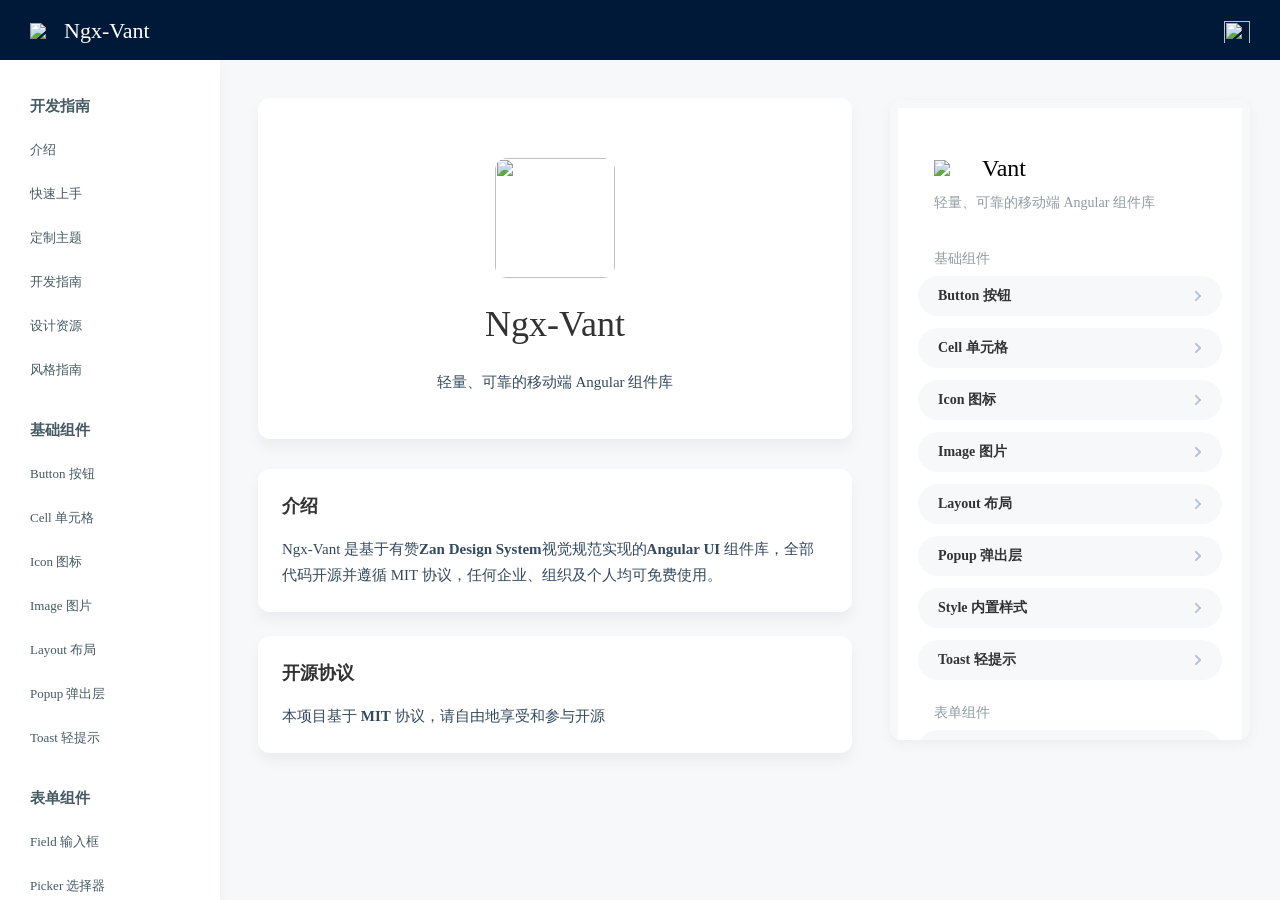
==== index.html @ 72a85b11 "new" ====
<!DOCTYPE html><html lang="en"><head>
        <meta charset="utf-8">
        <title>Ngx-Vant</title>
        <base href="/">
        <meta name="viewport" content="width=device-width, initial-scale=1">
        <link rel="icon" type="image/png" href="https://img.yzcdn.cn/vant/logo.png">
    <style>body{background:#f7f8fa;}</style><link rel="stylesheet" href="styles.e2c713ce067a12ebf7b7.css" media="print" onload="this.media='all'"><noscript><link rel="stylesheet" href="styles.e2c713ce067a12ebf7b7.css"></noscript></head>
    <body>
        <app-root></app-root>
    <script src="runtime.723e8c97792a7a75c17d.js" defer></script><script src="polyfills.6806331374a95b535dc4.js" defer></script><script src="main.6397f042155fae939e28.js" defer></script>

</body></html>
---- styles.e2c713ce067a12ebf7b7.css ----
.van-button{position:relative;display:inline-block;box-sizing:border-box;height:44px;margin:0;padding:0;font-size:16px;line-height:1.2;text-align:center;border-radius:2px;cursor:pointer;transition:opacity .2s;-webkit-appearance:none}.van-button:before{position:absolute;top:50%;left:50%;width:100%;height:100%;background-color:#000;border:inherit;border-color:#000;border-radius:inherit;transform:translate(-50%,-50%);opacity:0;content:" "}.van-button:active:before{opacity:.1}.van-button--disabled:before,.van-button--loading:before{display:none}.van-button--default{color:#323233;background-color:#fff;border:1px solid #ebedf0}.van-button--primary{color:#fff;background-color:#07c160;border:1px solid #07c160}.van-button--info{color:#fff;background-color:#1989fa;border:1px solid #1989fa}.van-button--danger{color:#fff;background-color:#ee0a24;border:1px solid #ee0a24}.van-button--warning{color:#fff;background-color:#ff976a;border:1px solid #ff976a}.van-button--plain{background-color:#fff}.van-button--plain.van-button--primary{color:#07c160}.van-button--plain.van-button--info{color:#1989fa}.van-button--plain.van-button--danger{color:#ee0a24}.van-button--plain.van-button--warning{color:#ff976a}.van-button--large{width:100%;height:50px}.van-button--normal{padding:0 15px;font-size:14px}.van-button--small{height:32px;padding:0 8px;font-size:12px}.van-button van-loadingvan-button__loading{color:inherit;font-size:inherit}.van-button--mini{height:24px;padding:0 4px;font-size:10px}.van-button--mini+.van-button--mini{margin-left:4px}.van-button--block{display:block;width:100%}.van-button--disabled{cursor:not-allowed;opacity:.5}.van-button--loading{cursor:default}.van-button--round{border-radius:999px}.van-button--square{border-radius:0}.van-button__content{display:flex;align-items:center;justify-content:center;height:100%}.van-button__content:before{content:" "}.van-button__icon{font-size:1.2em;line-height:inherit}.van-button__icon+.van-button__text,.van-button__loading+.van-button__text,.van-button__text+.van-button__icon,.van-button__text+.van-button__loading{margin-left:4px}.van-button--hairline{border-width:0}.van-button--hairline:after{border-color:inherit;border-radius:4px}.van-button--hairline.van-button--round:after{border-radius:999px}.van-button--hairline.van-button--square:after{border-radius:0}.van-cell-group{background-color:#fff}.van-cell-group__title{padding:16px 16px 8px;color:#969799;font-size:14px;line-height:16px}.van-cell{position:relative;display:flex;box-sizing:border-box;width:100%;padding:10px 16px;overflow:hidden;color:#323233;font-size:14px;line-height:24px;background-color:#fff}.van-cell:after{position:absolute;box-sizing:border-box;content:" ";pointer-events:none;right:16px;bottom:0;left:16px;border-bottom:1px solid #ebedf0;transform:scaleY(.5)}.van-cell--borderless:after,.van-cell:last-child:after{display:none}.van-cell__label{margin-top:4px;color:#969799;font-size:12px;line-height:18px}.van-cell__disabled{color:#c8c9cc!important}.van-cell__title,.van-cell__value{flex:1}.van-cell__value{position:relative;overflow:hidden;color:#969799;text-align:right;vertical-align:middle;word-wrap:break-word}.van-cell__value--alone{color:#323233;text-align:left}.van-cell__left-icon,.van-cell__right-icon{height:24px;font-size:16px;line-height:24px}.van-cell__left-icon{margin-right:4px}.van-cell__right-icon{margin-left:4px;color:#969799}.van-cell--clickable{cursor:pointer}.van-cell--clickable:active{background-color:#f2f3f5}.van-cell--required{overflow:visible}.van-cell--required:before{position:absolute;left:8px;color:#ee0a24;font-size:14px;content:"*"}.van-cell--center{align-items:center}.van-cell--large{padding-top:12px;padding-bottom:12px}.van-cell--large .van-cell__title{font-size:16px}.van-cell--large .van-cell__label{font-size:14px}.van-col{float:left;box-sizing:border-box;min-height:1px}.van-col--1{width:4.16666667%}.van-col--offset-1{margin-left:4.16666667%}.van-col--2{width:8.33333333%}.van-col--offset-2{margin-left:8.33333333%}.van-col--3{width:12.5%}.van-col--offset-3{margin-left:12.5%}.van-col--4{width:16.66666667%}.van-col--offset-4{margin-left:16.66666667%}.van-col--5{width:20.83333333%}.van-col--offset-5{margin-left:20.83333333%}.van-col--6{width:25%}.van-col--offset-6{margin-left:25%}.van-col--7{width:29.16666667%}.van-col--offset-7{margin-left:29.16666667%}.van-col--8{width:33.33333333%}.van-col--offset-8{margin-left:33.33333333%}.van-col--9{width:37.5%}.van-col--offset-9{margin-left:37.5%}.van-col--10{width:41.66666667%}.van-col--offset-10{margin-left:41.66666667%}.van-col--11{width:45.83333333%}.van-col--offset-11{margin-left:45.83333333%}.van-col--12{width:50%}.van-col--offset-12{margin-left:50%}.van-col--13{width:54.16666667%}.van-col--offset-13{margin-left:54.16666667%}.van-col--14{width:58.33333333%}.van-col--offset-14{margin-left:58.33333333%}.van-col--15{width:62.5%}.van-col--offset-15{margin-left:62.5%}.van-col--16{width:66.66666667%}.van-col--offset-16{margin-left:66.66666667%}.van-col--17{width:70.83333333%}.van-col--offset-17{margin-left:70.83333333%}.van-col--18{width:75%}.van-col--offset-18{margin-left:75%}.van-col--19{width:79.16666667%}.van-col--offset-19{margin-left:79.16666667%}.van-col--20{width:83.33333333%}.van-col--offset-20{margin-left:83.33333333%}.van-col--21{width:87.5%}.van-col--offset-21{margin-left:87.5%}.van-col--22{width:91.66666667%}.van-col--offset-22{margin-left:91.66666667%}.van-col--23{width:95.83333333%}.van-col--offset-23{margin-left:95.83333333%}.van-col--24{width:100%}.van-col--offset-24{margin-left:100%}.van-field__label{flex:none;box-sizing:border-box;width:6.2em;margin-right:12px;color:#646566;text-align:left;word-wrap:break-word}.van-field__label--center{text-align:center}.van-field__label--right{text-align:right}.van-field--disabled .van-field__label{color:#c8c9cc}.van-field__value{overflow:visible}.van-field__body{display:flex;align-items:center}.van-field__control{display:block;box-sizing:border-box;width:100%;min-width:0;margin:0;padding:0;color:#323233;line-height:inherit;text-align:left;background-color:initial;border:0;resize:none;outline:none}.van-field__control::placeholder{color:#c8c9cc}.van-field__control:disabled{color:#c8c9cc;cursor:not-allowed;opacity:1;-webkit-text-fill-color:#c8c9cc}.van-field__control:read-only{cursor:default}.van-field__control--center{justify-content:center;text-align:center}.van-field__control--right{justify-content:flex-end;text-align:right}.van-field__control--custom{display:flex;align-items:center;min-height:24px}.van-field__control[type=date],.van-field__control[type=datetime-local],.van-field__control[type=time]{min-height:24px}.van-field__control[type=search]{-webkit-appearance:none}.van-field__button,.van-field__clear,.van-field__icon,.van-field__right-icon{flex-shrink:0}.van-field__clear,.van-field__right-icon{margin-right:-8px;padding:0 8px;line-height:inherit}.van-field__clear{color:#c8c9cc;font-size:16px;cursor:pointer}.van-field__left-icon .van-icon,.van-field__right-icon .van-icon{display:block;font-size:16px;line-height:inherit}.van-field__left-icon{margin-right:4px}.van-field__right-icon{color:#969799}.van-field__button{padding-left:8px}.van-field__error-message{color:#ee0a24;font-size:12px;text-align:left}.van-field__error-message--center{text-align:center}.van-field__error-message--right{text-align:right}.van-field__word-limit{margin-top:4px;color:#646566;font-size:12px;line-height:16px;text-align:right}.van-field--error .van-field__control,.van-field--error .van-field__control::placeholder{color:#ee0a24;-webkit-text-fill-color:currentColor}.van-field--min-height .van-field__control{min-height:60px}.van-field__control--error::placeholder{color:#ee0a24;-webkit-text-fill-color:currentColor}.van-field__control--disabled{color:#c8c9cc;cursor:not-allowed;opacity:1;-webkit-text-fill-color:#c8c9cc}.van-field__control--min-height{min-height:60px}@font-face{font-weight:400;font-family:vant-icon;font-style:normal;font-display:auto;src:url("[data-uri]") format("woff2"),url(https://img.yzcdn.cn/vant/vant-icon-84f687.woff) format("woff"),url(https://img.yzcdn.cn/vant/vant-icon-84f687.ttf) format("truetype")}.van-icon{position:relative;font:normal normal normal 14px/1 vant-icon;font-size:inherit;text-rendering:auto;-webkit-font-smoothing:antialiased}.van-icon,.van-icon:before{display:inline-block}.van-icon-add-o:before{content:"\F000"}.van-icon-add-square:before{content:"\F001"}.van-icon-add:before{content:"\F002"}.van-icon-after-sale:before{content:"\F003"}.van-icon-aim:before{content:"\F004"}.van-icon-alipay:before{content:"\F005"}.van-icon-apps-o:before{content:"\F006"}.van-icon-arrow-down:before{content:"\F007"}.van-icon-arrow-left:before{content:"\F008"}.van-icon-arrow-up:before{content:"\F009"}.van-icon-arrow:before{content:"\F00A"}.van-icon-ascending:before{content:"\F00B"}.van-icon-audio:before{content:"\F00C"}.van-icon-award-o:before{content:"\F00D"}.van-icon-award:before{content:"\F00E"}.van-icon-back-top:before{content:"\F0E6"}.van-icon-bag-o:before{content:"\F00F"}.van-icon-bag:before{content:"\F010"}.van-icon-balance-list-o:before{content:"\F011"}.van-icon-balance-list:before{content:"\F012"}.van-icon-balance-o:before{content:"\F013"}.van-icon-balance-pay:before{content:"\F014"}.van-icon-bar-chart-o:before{content:"\F015"}.van-icon-bars:before{content:"\F016"}.van-icon-bell:before{content:"\F017"}.van-icon-bill-o:before{content:"\F018"}.van-icon-bill:before{content:"\F019"}.van-icon-birthday-cake-o:before{content:"\F01A"}.van-icon-bookmark-o:before{content:"\F01B"}.van-icon-bookmark:before{content:"\F01C"}.van-icon-browsing-history-o:before{content:"\F01D"}.van-icon-browsing-history:before{content:"\F01E"}.van-icon-brush-o:before{content:"\F01F"}.van-icon-bulb-o:before{content:"\F020"}.van-icon-bullhorn-o:before{content:"\F021"}.van-icon-calendar-o:before{content:"\F022"}.van-icon-card:before{content:"\F023"}.van-icon-cart-circle-o:before{content:"\F024"}.van-icon-cart-circle:before{content:"\F025"}.van-icon-cart-o:before{content:"\F026"}.van-icon-cart:before{content:"\F027"}.van-icon-cash-back-record:before{content:"\F028"}.van-icon-cash-on-deliver:before{content:"\F029"}.van-icon-cashier-o:before{content:"\F02A"}.van-icon-certificate:before{content:"\F02B"}.van-icon-chart-trending-o:before{content:"\F02C"}.van-icon-chat-o:before{content:"\F02D"}.van-icon-chat:before{content:"\F02E"}.van-icon-checked:before{content:"\F02F"}.van-icon-circle:before{content:"\F030"}.van-icon-clear:before{content:"\F031"}.van-icon-clock-o:before{content:"\F032"}.van-icon-clock:before{content:"\F033"}.van-icon-close:before{content:"\F034"}.van-icon-closed-eye:before{content:"\F035"}.van-icon-cluster-o:before{content:"\F036"}.van-icon-cluster:before{content:"\F037"}.van-icon-column:before{content:"\F038"}.van-icon-comment-circle-o:before{content:"\F039"}.van-icon-comment-circle:before{content:"\F03A"}.van-icon-comment-o:before{content:"\F03B"}.van-icon-comment:before{content:"\F03C"}.van-icon-completed:before{content:"\F03D"}.van-icon-contact:before{content:"\F03E"}.van-icon-coupon-o:before{content:"\F03F"}.van-icon-coupon:before{content:"\F040"}.van-icon-credit-pay:before{content:"\F041"}.van-icon-cross:before{content:"\F042"}.van-icon-debit-pay:before{content:"\F043"}.van-icon-delete-o:before{content:"\F0E9"}.van-icon-delete:before{content:"\F044"}.van-icon-descending:before{content:"\F045"}.van-icon-description:before{content:"\F046"}.van-icon-desktop-o:before{content:"\F047"}.van-icon-diamond-o:before{content:"\F048"}.van-icon-diamond:before{content:"\F049"}.van-icon-discount:before{content:"\F04A"}.van-icon-down:before{content:"\F04B"}.van-icon-ecard-pay:before{content:"\F04C"}.van-icon-edit:before{content:"\F04D"}.van-icon-ellipsis:before{content:"\F04E"}.van-icon-empty:before{content:"\F04F"}.van-icon-enlarge:before{content:"\F0E4"}.van-icon-envelop-o:before{content:"\F050"}.van-icon-exchange:before{content:"\F051"}.van-icon-expand-o:before{content:"\F052"}.van-icon-expand:before{content:"\F053"}.van-icon-eye-o:before{content:"\F054"}.van-icon-eye:before{content:"\F055"}.van-icon-fail:before{content:"\F056"}.van-icon-failure:before{content:"\F057"}.van-icon-filter-o:before{content:"\F058"}.van-icon-fire-o:before{content:"\F059"}.van-icon-fire:before{content:"\F05A"}.van-icon-flag-o:before{content:"\F05B"}.van-icon-flower-o:before{content:"\F05C"}.van-icon-font-o:before{content:"\F0EC"}.van-icon-font:before{content:"\F0EB"}.van-icon-free-postage:before{content:"\F05D"}.van-icon-friends-o:before{content:"\F05E"}.van-icon-friends:before{content:"\F05F"}.van-icon-gem-o:before{content:"\F060"}.van-icon-gem:before{content:"\F061"}.van-icon-gift-card-o:before{content:"\F062"}.van-icon-gift-card:before{content:"\F063"}.van-icon-gift-o:before{content:"\F064"}.van-icon-gift:before{content:"\F065"}.van-icon-gold-coin-o:before{content:"\F066"}.van-icon-gold-coin:before{content:"\F067"}.van-icon-good-job-o:before{content:"\F068"}.van-icon-good-job:before{content:"\F069"}.van-icon-goods-collect-o:before{content:"\F06A"}.van-icon-goods-collect:before{content:"\F06B"}.van-icon-graphic:before{content:"\F06C"}.van-icon-home-o:before{content:"\F06D"}.van-icon-hot-o:before{content:"\F06E"}.van-icon-hot-sale-o:before{content:"\F06F"}.van-icon-hot-sale:before{content:"\F070"}.van-icon-hot:before{content:"\F071"}.van-icon-hotel-o:before{content:"\F072"}.van-icon-idcard:before{content:"\F073"}.van-icon-info-o:before{content:"\F074"}.van-icon-info:before{content:"\F075"}.van-icon-invition:before{content:"\F076"}.van-icon-label-o:before{content:"\F077"}.van-icon-label:before{content:"\F078"}.van-icon-like-o:before{content:"\F079"}.van-icon-like:before{content:"\F07A"}.van-icon-live:before{content:"\F07B"}.van-icon-location-o:before{content:"\F07C"}.van-icon-location:before{content:"\F07D"}.van-icon-lock:before{content:"\F07E"}.van-icon-logistics:before{content:"\F07F"}.van-icon-manager-o:before{content:"\F080"}.van-icon-manager:before{content:"\F081"}.van-icon-map-marked:before{content:"\F082"}.van-icon-medal-o:before{content:"\F083"}.van-icon-medal:before{content:"\F084"}.van-icon-minus:before{content:"\F0E8"}.van-icon-more-o:before{content:"\F085"}.van-icon-more:before{content:"\F086"}.van-icon-music-o:before{content:"\F087"}.van-icon-music:before{content:"\F088"}.van-icon-new-arrival-o:before{content:"\F089"}.van-icon-new-arrival:before{content:"\F08A"}.van-icon-new-o:before{content:"\F08B"}.van-icon-new:before{content:"\F08C"}.van-icon-newspaper-o:before{content:"\F08D"}.van-icon-notes-o:before{content:"\F08E"}.van-icon-orders-o:before{content:"\F08F"}.van-icon-other-pay:before{content:"\F090"}.van-icon-paid:before{content:"\F091"}.van-icon-passed:before{content:"\F092"}.van-icon-pause-circle-o:before{content:"\F093"}.van-icon-pause-circle:before{content:"\F094"}.van-icon-pause:before{content:"\F095"}.van-icon-peer-pay:before{content:"\F096"}.van-icon-pending-payment:before{content:"\F097"}.van-icon-phone-circle-o:before{content:"\F098"}.van-icon-phone-circle:before{content:"\F099"}.van-icon-phone-o:before{content:"\F09A"}.van-icon-phone:before{content:"\F09B"}.van-icon-photo-fail:before{content:"\F0E5"}.van-icon-photo-o:before{content:"\F09C"}.van-icon-photo:before{content:"\F09D"}.van-icon-photograph:before{content:"\F09E"}.van-icon-play-circle-o:before{content:"\F09F"}.van-icon-play-circle:before{content:"\F0A0"}.van-icon-play:before{content:"\F0A1"}.van-icon-plus:before{content:"\F0A2"}.van-icon-point-gift-o:before{content:"\F0A3"}.van-icon-point-gift:before{content:"\F0A4"}.van-icon-points:before{content:"\F0A5"}.van-icon-printer:before{content:"\F0A6"}.van-icon-qr-invalid:before{content:"\F0A7"}.van-icon-qr:before{content:"\F0A8"}.van-icon-question-o:before{content:"\F0A9"}.van-icon-question:before{content:"\F0AA"}.van-icon-records:before{content:"\F0AB"}.van-icon-refund-o:before{content:"\F0AC"}.van-icon-replay:before{content:"\F0AD"}.van-icon-revoke:before{content:"\F0ED"}.van-icon-scan:before{content:"\F0AE"}.van-icon-search:before{content:"\F0AF"}.van-icon-send-gift-o:before{content:"\F0B0"}.van-icon-send-gift:before{content:"\F0B1"}.van-icon-service-o:before{content:"\F0B2"}.van-icon-service:before{content:"\F0B3"}.van-icon-setting-o:before{content:"\F0B4"}.van-icon-setting:before{content:"\F0B5"}.van-icon-share-o:before{content:"\F0E7"}.van-icon-share:before{content:"\F0B6"}.van-icon-shop-collect-o:before{content:"\F0B7"}.van-icon-shop-collect:before{content:"\F0B8"}.van-icon-shop-o:before{content:"\F0B9"}.van-icon-shop:before{content:"\F0BA"}.van-icon-shopping-cart-o:before{content:"\F0BB"}.van-icon-shopping-cart:before{content:"\F0BC"}.van-icon-shrink:before{content:"\F0BD"}.van-icon-sign:before{content:"\F0BE"}.van-icon-smile-comment-o:before{content:"\F0BF"}.van-icon-smile-comment:before{content:"\F0C0"}.van-icon-smile-o:before{content:"\F0C1"}.van-icon-smile:before{content:"\F0C2"}.van-icon-sort:before{content:"\F0EA"}.van-icon-star-o:before{content:"\F0C3"}.van-icon-star:before{content:"\F0C4"}.van-icon-stop-circle-o:before{content:"\F0C5"}.van-icon-stop-circle:before{content:"\F0C6"}.van-icon-stop:before{content:"\F0C7"}.van-icon-success:before{content:"\F0C8"}.van-icon-thumb-circle-o:before{content:"\F0C9"}.van-icon-thumb-circle:before{content:"\F0CA"}.van-icon-todo-list-o:before{content:"\F0CB"}.van-icon-todo-list:before{content:"\F0CC"}.van-icon-tosend:before{content:"\F0CD"}.van-icon-tv-o:before{content:"\F0CE"}.van-icon-umbrella-circle:before{content:"\F0CF"}.van-icon-underway-o:before{content:"\F0D0"}.van-icon-underway:before{content:"\F0D1"}.van-icon-upgrade:before{content:"\F0D2"}.van-icon-user-circle-o:before{content:"\F0D3"}.van-icon-user-o:before{content:"\F0D4"}.van-icon-video-o:before{content:"\F0D5"}.van-icon-video:before{content:"\F0D6"}.van-icon-vip-card-o:before{content:"\F0D7"}.van-icon-vip-card:before{content:"\F0D8"}.van-icon-volume-o:before{content:"\F0D9"}.van-icon-volume:before{content:"\F0DA"}.van-icon-wap-home-o:before{content:"\F0DB"}.van-icon-wap-home:before{content:"\F0DC"}.van-icon-wap-nav:before{content:"\F0DD"}.van-icon-warn-o:before{content:"\F0DE"}.van-icon-warning-o:before{content:"\F0DF"}.van-icon-warning:before{content:"\F0E0"}.van-icon-weapp-nav:before{content:"\F0E1"}.van-icon-wechat:before{content:"\F0E2"}.van-icon-youzan-shield:before{content:"\F0E3"}@font-face{font-weight:400;font-family:vant-icon;font-style:normal;src:url("[data-uri]") format("truetype")}.van-icon__image{width:1em;height:1em;object-fit:contain}.van-info{position:absolute;top:0;right:0;box-sizing:border-box;min-width:16px;padding:0 3px;color:#fff;font-weight:500;font-size:12px;font-family:-apple-system-font,Helvetica Neue,Arial,sans-serif;line-height:1.2;text-align:center;background-color:#ee0a24;border:1px solid #fff;border-radius:16px;transform:translate(50%,-50%);transform-origin:100%}.van-info--dot{width:8px;min-width:0;height:8px;background-color:#ee0a24;border-radius:100%}.van-image{position:relative;display:inline-block}.van-image--round{overflow:hidden;border-radius:50%}.van-image--round img{border-radius:inherit}.van-image__error,.van-image__img,.van-image__loading{display:block;width:100%;height:100%}.van-image__error,.van-image__loading{position:absolute;top:0;left:0;display:flex;flex-direction:column;align-items:center;justify-content:center;color:#969799;font-size:14px;background-color:#f7f8fa}.van-image__error-icon,.van-image__loading-icon{color:#dcdee0;font-size:32px}.van-loading{color:#c8c9cc;font-size:0}.van-loading,.van-loading__spinner{position:relative;vertical-align:middle}.van-loading__spinner{display:inline-block;width:30px;max-width:100%;height:30px;max-height:100%;animation:van-rotate .8s linear infinite}.van-loading__spinner--spinner{animation-timing-function:steps(12)}.van-loading__spinner--spinner i{position:absolute;top:0;left:0;width:100%;height:100%}.van-loading__spinner--spinner i:before{display:block;width:2px;height:25%;margin:0 auto;background-color:currentColor;border-radius:40%;content:" "}.van-loading__spinner--circular{animation-duration:2s}.van-loading__circular{display:block;width:100%;height:100%}.van-loading__circular circle{animation:van-circular 1.5s ease-in-out infinite;stroke:currentColor;stroke-width:3;stroke-linecap:round}.van-loading__text{display:inline-block;margin-left:8px;color:#969799;font-size:14px;vertical-align:middle}.van-loading--vertical{display:flex;flex-direction:column;align-items:center}.van-loading--vertical .van-loading__text{margin:8px 0 0}@keyframes van-circular{0%{stroke-dasharray:1,200;stroke-dashoffset:0}50%{stroke-dasharray:90,150;stroke-dashoffset:-40}to{stroke-dasharray:90,150;stroke-dashoffset:-120}}.van-loading__spinner--spinner i:first-of-type{transform:rotate(30deg);opacity:1}.van-loading__spinner--spinner i:nth-of-type(2){transform:rotate(60deg);opacity:.9375}.van-loading__spinner--spinner i:nth-of-type(3){transform:rotate(90deg);opacity:.875}.van-loading__spinner--spinner i:nth-of-type(4){transform:rotate(120deg);opacity:.8125}.van-loading__spinner--spinner i:nth-of-type(5){transform:rotate(150deg);opacity:.75}.van-loading__spinner--spinner i:nth-of-type(6){transform:rotate(180deg);opacity:.6875}.van-loading__spinner--spinner i:nth-of-type(7){transform:rotate(210deg);opacity:.625}.van-loading__spinner--spinner i:nth-of-type(8){transform:rotate(240deg);opacity:.5625}.van-loading__spinner--spinner i:nth-of-type(9){transform:rotate(270deg);opacity:.5}.van-loading__spinner--spinner i:nth-of-type(10){transform:rotate(300deg);opacity:.4375}.van-loading__spinner--spinner i:nth-of-type(11){transform:rotate(330deg);opacity:.375}.van-loading__spinner--spinner i:nth-of-type(12){transform:rotate(1turn);opacity:.3125}.van-nav-bar{position:relative;z-index:1;line-height:22px;text-align:center;background-color:#fff;-webkit-user-select:none;user-select:none}.van-nav-bar--fixed{position:fixed;top:0;left:0;width:100%}.van-nav-bar--safe-area-inset-top{padding-top:env(safe-area-inset-top)}.van-nav-bar .van-icon{color:#1989fa}.van-nav-bar__content{position:relative;display:flex;align-items:center;height:46px}.van-nav-bar__arrow{margin-right:4px;font-size:16px}.van-nav-bar__title{max-width:60%;margin:0 auto;color:#323233;font-weight:500;font-size:16px}.van-nav-bar__left,.van-nav-bar__right{position:absolute;top:0;bottom:0;display:flex;align-items:center;padding:0 16px;font-size:14px;cursor:pointer}.van-nav-bar__left:active,.van-nav-bar__right:active{opacity:.7}.van-nav-bar__left{left:0}.van-nav-bar__right{right:0}.van-nav-bar__text{color:#1989fa}.van-notify{display:flex;align-items:center;justify-content:center;box-sizing:border-box;padding:8px 16px;color:#fff;font-size:14px;line-height:20px;white-space:pre-wrap;text-align:center;word-wrap:break-word}.van-notify--primary{background-color:#1989fa}.van-notify--success{background-color:#07c160}.van-notify--danger{background-color:#ee0a24}.van-notify--warning{background-color:#ff976a}.van-overlay{position:fixed;top:0;left:0;z-index:1;width:100%;height:100%;background-color:#000000b3}.van-picker{position:relative;background-color:#fff;-webkit-user-select:none;user-select:none}.van-picker__toolbar{display:flex;align-items:center;justify-content:space-between;height:44px}.van-picker__cancel,.van-picker__confirm{height:100%;padding:0 16px;font-size:14px;background-color:initial;border:none;cursor:pointer}.van-picker__cancel:active,.van-picker__confirm:active{opacity:.7}.van-picker__confirm{color:#576b95}.van-picker__cancel{color:#969799}.van-picker__title{max-width:50%;font-weight:500;font-size:16px;line-height:20px;text-align:center}.van-picker__columns{position:relative;display:flex;cursor:grab}.van-picker__loading{position:absolute;top:0;right:0;bottom:0;left:0;z-index:3;display:flex;align-items:center;justify-content:center;color:#1989fa;background-color:#ffffffe6}.van-picker__frame{top:50%;right:16px;left:16px;z-index:2;transform:translateY(-50%)}.van-picker__frame,.van-picker__mask{position:absolute;pointer-events:none}.van-picker__mask{top:0;left:0;z-index:1;width:100%;height:100%;background-image:linear-gradient(180deg,#ffffffe6,#fff6),linear-gradient(0deg,#ffffffe6,#fff6);background-repeat:no-repeat;background-position:top,bottom;transform:translateZ(0)}.van-picker-column{flex:1;overflow:hidden;font-size:16px}.van-picker-column__wrapper{transition-timing-function:cubic-bezier(.23,1,.68,1)}.van-picker-column__item{display:flex;align-items:center;justify-content:center;padding:0 4px;color:#000}.van-picker-column__item--disabled{cursor:not-allowed;opacity:.3}.van-overflow-hidden{overflow:hidden!important}.van-popup{position:fixed;max-height:100%;overflow-y:auto;background-color:#fff;transition:transform .3s;-webkit-overflow-scrolling:touch}.van-popup--center{top:50%;left:50%;transform:translate3d(-50%,-50%,0)}.van-popup--center.van-popup--round{border-radius:16px}.van-popup--top{top:0;left:0;width:100%}.van-popup--top.van-popup--round{border-radius:0 0 16px 16px}.van-popup--right{top:50%;right:0;transform:translate3d(0,-50%,0)}.van-popup--right.van-popup--round{border-radius:16px 0 0 16px}.van-popup--bottom{bottom:0;left:0;width:100%}.van-popup--bottom.van-popup--round{border-radius:16px 16px 0 0}.van-popup--left{top:50%;left:0;transform:translate3d(0,-50%,0)}.van-popup--left.van-popup--round{border-radius:0 16px 16px 0}.van-popup--safe-area-inset-bottom{padding-bottom:env(safe-area-inset-bottom)}.van-popup-slide-bottom-enter-active,.van-popup-slide-left-enter-active,.van-popup-slide-right-enter-active,.van-popup-slide-top-enter-active{transition-timing-function:ease-out}.van-popup-slide-bottom-leave-active,.van-popup-slide-left-leave-active,.van-popup-slide-right-leave-active,.van-popup-slide-top-leave-active{transition-timing-function:ease-in}.van-popup-slide-top-enter,.van-popup-slide-top-leave-active{transform:translate3d(0,-100%,0)}.van-popup-slide-right-enter,.van-popup-slide-right-leave-active{transform:translate3d(100%,-50%,0)}.van-popup-slide-bottom-enter,.van-popup-slide-bottom-leave-active{transform:translate3d(0,100%,0)}.van-popup-slide-left-enter,.van-popup-slide-left-leave-active{transform:translate3d(-100%,-50%,0)}.van-popup__close-icon{position:absolute;z-index:1;color:#c8c9cc;font-size:22px;cursor:pointer}.van-popup__close-icon:active{color:#969799}.van-popup__close-icon--top-left{top:16px;left:16px}.van-popup__close-icon--top-right{top:16px;right:16px}.van-popup__close-icon--bottom-left{bottom:16px;left:16px}.van-popup__close-icon--bottom-right{right:16px;bottom:16px}.van-progress{position:relative;height:4px;background:#ebedf0;border-radius:4px}.van-progress__portion{position:absolute;left:0;height:100%;background:#1989fa;border-radius:inherit}.van-progress__pivot{position:absolute;top:50%;box-sizing:border-box;min-width:3.6em;padding:0 5px;color:#fff;font-size:10px;line-height:1.6;text-align:center;word-break:keep-all;background-color:#1989fa;border-radius:1em;transform:translateY(-50%)}.van-row:after{display:table;clear:both;content:""}.van-row--flex{display:flex;flex-wrap:wrap}.van-row--flex:after{display:none}.van-row--justify-center{justify-content:center}.van-row--justify-end{justify-content:flex-end}.van-row--justify-space-between{justify-content:space-between}.van-row--justify-space-around{justify-content:space-around}.van-row--align-center{align-items:center}.van-row--align-bottom{align-items:flex-end}.van-tab__pane,.van-tab__pane-wrapper{flex-shrink:0;box-sizing:border-box;width:100%}.van-tab__pane-wrapper--inactive{height:0;overflow:visible}.van-tabs{position:relative}.van-tabs__wrap{overflow:hidden}.van-tabs__wrap--page-top{position:fixed}.van-tabs__wrap--content-bottom{top:auto;bottom:0}.van-tabs__wrap--scrollable .van-tab{flex:1 0 auto;padding:0 12px}.van-tabs__wrap--scrollable .van-tabs__nav{overflow-x:auto;overflow-y:hidden;-webkit-overflow-scrolling:touch}.van-tabs__wrap--scrollable .van-tabs__nav::-webkit-scrollbar{display:none}.van-tabs__nav{position:relative;display:flex;background-color:#fff;-webkit-user-select:none;user-select:none}.van-tabs__nav--line{box-sizing:initial;height:100%;padding-bottom:15px}.van-tabs__nav--complete{padding-right:8px;padding-left:8px}.van-tabs__nav--card{box-sizing:border-box;height:30px;margin:0 16px;border:1px solid #ee0a24;border-radius:2px}.van-tabs__nav--card .van-tab{color:#ee0a24;border-right:1px solid #ee0a24}.van-tabs__nav--card .van-tab:last-child{border-right:none}.van-tabs__nav--card .van-tab.van-tab--active{color:#fff;background-color:#ee0a24}.van-tabs__nav--card .van-tab--disabled{color:#c8c9cc}.van-tabs__line{position:absolute;bottom:15px;left:0;z-index:1;width:40px;height:3px;background-color:#ee0a24;border-radius:3px}.van-tabs__track{position:relative;display:flex;width:100%;height:100%;will-change:left}.van-tabs__content--animated{overflow:hidden}.van-tabs--line .van-tabs__wrap{height:44px}.van-tabs--card>.van-tabs__wrap{height:30px}.van-tab{position:relative;display:flex;flex:1;align-items:center;justify-content:center;box-sizing:border-box;padding:0 4px;color:#646566;font-size:14px;line-height:20px;cursor:pointer}.van-tab--active{color:#323233;font-weight:500}.van-tab--disabled{color:#c8c9cc;cursor:not-allowed}.van-tab__text--ellipsis{display:-webkit-box;overflow:hidden;-webkit-line-clamp:1;-webkit-box-orient:vertical}.van-tab__text-wrapper,.van-tag{position:relative}.van-tag{display:inline-flex;align-items:center;padding:0 4px;color:#fff;font-size:12px;line-height:16px;border-radius:2px}.van-tag--default{background-color:#969799}.van-tag--default.van-tag--plain{color:#969799}.van-tag--danger{background-color:#ee0a24}.van-tag--danger.van-tag--plain{color:#ee0a24}.van-tag--primary{background-color:#1989fa}.van-tag--primary.van-tag--plain{color:#1989fa}.van-tag--success{background-color:#07c160}.van-tag--success.van-tag--plain{color:#07c160}.van-tag--warning{background-color:#ff976a}.van-tag--warning.van-tag--plain{color:#ff976a}.van-tag--plain{background-color:#fff}.van-tag--plain:before{position:absolute;top:0;right:0;bottom:0;left:0;border:1px solid;border-radius:inherit;content:"";pointer-events:none}.van-tag--medium{padding:2px 6px}.van-tag--large{padding:4px 8px;font-size:14px;border-radius:4px}.van-tag--mark{border-radius:0 999px 999px 0}.van-tag--mark:after{display:block;width:2px;content:""}.van-tag--round{border-radius:999px}.van-tag__close{margin-left:2px;cursor:pointer}.van-sticky--fixed{position:fixed;top:0;z-index:99}code{position:relative;display:block;padding:16px;overflow-x:auto;color:#58727e;font-weight:400;font-size:14px;font-family:Source Code Pro,Monaco,Inconsolata,monospace;line-height:26px;white-space:pre-wrap;word-wrap:break-word;-webkit-font-smoothing:auto;background-color:#fafafa;border-radius:16px}pre{margin:20px 0 0}pre+p{margin-top:20px}.hljs{display:block;padding:.5em;overflow-x:auto;background:#fff}.hljs-subst{color:#58727e}.hljs-addition,.hljs-meta,.hljs-string,.hljs-symbol,.hljs-template-tag,.hljs-template-variable{color:#4fc08d}.hljs-comment,.hljs-quote{color:#999}.hljs-attribute,.hljs-keyword,.hljs-params{color:#8080ff}.hljs-bullet,.hljs-deletion,.hljs-link,.hljs-literal,.hljs-number,.hljs-regexp,.hljs-variable{color:#eb6f6f}.hljs-attr,.hljs-built_in,.hljs-doctag,.hljs-name,.hljs-section,.hljs-selector-class,.hljs-selector-id,.hljs-selector-tag,.hljs-strong,.hljs-title,.hljs-type{color:#4994df}.hljs-emphasis{font-style:italic}li>code,p>code,table code{display:inline;margin:0 2px;padding:2px 5px;font-size:14px;font-family:inherit;word-break:keep-all;background-color:#f7f8fa;border-radius:4px;-webkit-font-smoothing:antialiased}p>code{font-size:14px}::-webkit-scrollbar{width:6px;height:6px;background-color:initial}::-webkit-scrollbar-thumb{background-color:initial;border-radius:6px}:hover::-webkit-scrollbar-thumb{background-color:#455a6433}.van-doc-intro{padding-top:20px;text-align:center}.van-doc-intro p{margin-bottom:20px}body{background:#f7f8fa}
---- styles.e2c713ce067a12ebf7b7.css ----
.van-button{position:relative;display:inline-block;box-sizing:border-box;height:44px;margin:0;padding:0;font-size:16px;line-height:1.2;text-align:center;border-radius:2px;cursor:pointer;transition:opacity .2s;-webkit-appearance:none}.van-button:before{position:absolute;top:50%;left:50%;width:100%;height:100%;background-color:#000;border:inherit;border-color:#000;border-radius:inherit;transform:translate(-50%,-50%);opacity:0;content:" "}.van-button:active:before{opacity:.1}.van-button--disabled:before,.van-button--loading:before{display:none}.van-button--default{color:#323233;background-color:#fff;border:1px solid #ebedf0}.van-button--primary{color:#fff;background-color:#07c160;border:1px solid #07c160}.van-button--info{color:#fff;background-color:#1989fa;border:1px solid #1989fa}.van-button--danger{color:#fff;background-color:#ee0a24;border:1px solid #ee0a24}.van-button--warning{color:#fff;background-color:#ff976a;border:1px solid #ff976a}.van-button--plain{background-color:#fff}.van-button--plain.van-button--primary{color:#07c160}.van-button--plain.van-button--info{color:#1989fa}.van-button--plain.van-button--danger{color:#ee0a24}.van-button--plain.van-button--warning{color:#ff976a}.van-button--large{width:100%;height:50px}.van-button--normal{padding:0 15px;font-size:14px}.van-button--small{height:32px;padding:0 8px;font-size:12px}.van-button van-loadingvan-button__loading{color:inherit;font-size:inherit}.van-button--mini{height:24px;padding:0 4px;font-size:10px}.van-button--mini+.van-button--mini{margin-left:4px}.van-button--block{display:block;width:100%}.van-button--disabled{cursor:not-allowed;opacity:.5}.van-button--loading{cursor:default}.van-button--round{border-radius:999px}.van-button--square{border-radius:0}.van-button__content{display:flex;align-items:center;justify-content:center;height:100%}.van-button__content:before{content:" "}.van-button__icon{font-size:1.2em;line-height:inherit}.van-button__icon+.van-button__text,.van-button__loading+.van-button__text,.van-button__text+.van-button__icon,.van-button__text+.van-button__loading{margin-left:4px}.van-button--hairline{border-width:0}.van-button--hairline:after{border-color:inherit;border-radius:4px}.van-button--hairline.van-button--round:after{border-radius:999px}.van-button--hairline.van-button--square:after{border-radius:0}.van-cell-group{background-color:#fff}.van-cell-group__title{padding:16px 16px 8px;color:#969799;font-size:14px;line-height:16px}.van-cell{position:relative;display:flex;box-sizing:border-box;width:100%;padding:10px 16px;overflow:hidden;color:#323233;font-size:14px;line-height:24px;background-color:#fff}.van-cell:after{position:absolute;box-sizing:border-box;content:" ";pointer-events:none;right:16px;bottom:0;left:16px;border-bottom:1px solid #ebedf0;transform:scaleY(.5)}.van-cell--borderless:after,.van-cell:last-child:after{display:none}.van-cell__label{margin-top:4px;color:#969799;font-size:12px;line-height:18px}.van-cell__disabled{color:#c8c9cc!important}.van-cell__title,.van-cell__value{flex:1}.van-cell__value{position:relative;overflow:hidden;color:#969799;text-align:right;vertical-align:middle;word-wrap:break-word}.van-cell__value--alone{color:#323233;text-align:left}.van-cell__left-icon,.van-cell__right-icon{height:24px;font-size:16px;line-height:24px}.van-cell__left-icon{margin-right:4px}.van-cell__right-icon{margin-left:4px;color:#969799}.van-cell--clickable{cursor:pointer}.van-cell--clickable:active{background-color:#f2f3f5}.van-cell--required{overflow:visible}.van-cell--required:before{position:absolute;left:8px;color:#ee0a24;font-size:14px;content:"*"}.van-cell--center{align-items:center}.van-cell--large{padding-top:12px;padding-bottom:12px}.van-cell--large .van-cell__title{font-size:16px}.van-cell--large .van-cell__label{font-size:14px}.van-col{float:left;box-sizing:border-box;min-height:1px}.van-col--1{width:4.16666667%}.van-col--offset-1{margin-left:4.16666667%}.van-col--2{width:8.33333333%}.van-col--offset-2{margin-left:8.33333333%}.van-col--3{width:12.5%}.van-col--offset-3{margin-left:12.5%}.van-col--4{width:16.66666667%}.van-col--offset-4{margin-left:16.66666667%}.van-col--5{width:20.83333333%}.van-col--offset-5{margin-left:20.83333333%}.van-col--6{width:25%}.van-col--offset-6{margin-left:25%}.van-col--7{width:29.16666667%}.van-col--offset-7{margin-left:29.16666667%}.van-col--8{width:33.33333333%}.van-col--offset-8{margin-left:33.33333333%}.van-col--9{width:37.5%}.van-col--offset-9{margin-left:37.5%}.van-col--10{width:41.66666667%}.van-col--offset-10{margin-left:41.66666667%}.van-col--11{width:45.83333333%}.van-col--offset-11{margin-left:45.83333333%}.van-col--12{width:50%}.van-col--offset-12{margin-left:50%}.van-col--13{width:54.16666667%}.van-col--offset-13{margin-left:54.16666667%}.van-col--14{width:58.33333333%}.van-col--offset-14{margin-left:58.33333333%}.van-col--15{width:62.5%}.van-col--offset-15{margin-left:62.5%}.van-col--16{width:66.66666667%}.van-col--offset-16{margin-left:66.66666667%}.van-col--17{width:70.83333333%}.van-col--offset-17{margin-left:70.83333333%}.van-col--18{width:75%}.van-col--offset-18{margin-left:75%}.van-col--19{width:79.16666667%}.van-col--offset-19{margin-left:79.16666667%}.van-col--20{width:83.33333333%}.van-col--offset-20{margin-left:83.33333333%}.van-col--21{width:87.5%}.van-col--offset-21{margin-left:87.5%}.van-col--22{width:91.66666667%}.van-col--offset-22{margin-left:91.66666667%}.van-col--23{width:95.83333333%}.van-col--offset-23{margin-left:95.83333333%}.van-col--24{width:100%}.van-col--offset-24{margin-left:100%}.van-field__label{flex:none;box-sizing:border-box;width:6.2em;margin-right:12px;color:#646566;text-align:left;word-wrap:break-word}.van-field__label--center{text-align:center}.van-field__label--right{text-align:right}.van-field--disabled .van-field__label{color:#c8c9cc}.van-field__value{overflow:visible}.van-field__body{display:flex;align-items:center}.van-field__control{display:block;box-sizing:border-box;width:100%;min-width:0;margin:0;padding:0;color:#323233;line-height:inherit;text-align:left;background-color:initial;border:0;resize:none;outline:none}.van-field__control::placeholder{color:#c8c9cc}.van-field__control:disabled{color:#c8c9cc;cursor:not-allowed;opacity:1;-webkit-text-fill-color:#c8c9cc}.van-field__control:read-only{cursor:default}.van-field__control--center{justify-content:center;text-align:center}.van-field__control--right{justify-content:flex-end;text-align:right}.van-field__control--custom{display:flex;align-items:center;min-height:24px}.van-field__control[type=date],.van-field__control[type=datetime-local],.van-field__control[type=time]{min-height:24px}.van-field__control[type=search]{-webkit-appearance:none}.van-field__button,.van-field__clear,.van-field__icon,.van-field__right-icon{flex-shrink:0}.van-field__clear,.van-field__right-icon{margin-right:-8px;padding:0 8px;line-height:inherit}.van-field__clear{color:#c8c9cc;font-size:16px;cursor:pointer}.van-field__left-icon .van-icon,.van-field__right-icon .van-icon{display:block;font-size:16px;line-height:inherit}.van-field__left-icon{margin-right:4px}.van-field__right-icon{color:#969799}.van-field__button{padding-left:8px}.van-field__error-message{color:#ee0a24;font-size:12px;text-align:left}.van-field__error-message--center{text-align:center}.van-field__error-message--right{text-align:right}.van-field__word-limit{margin-top:4px;color:#646566;font-size:12px;line-height:16px;text-align:right}.van-field--error .van-field__control,.van-field--error .van-field__control::placeholder{color:#ee0a24;-webkit-text-fill-color:currentColor}.van-field--min-height .van-field__control{min-height:60px}.van-field__control--error::placeholder{color:#ee0a24;-webkit-text-fill-color:currentColor}.van-field__control--disabled{color:#c8c9cc;cursor:not-allowed;opacity:1;-webkit-text-fill-color:#c8c9cc}.van-field__control--min-height{min-height:60px}@font-face{font-weight:400;font-family:vant-icon;font-style:normal;font-display:auto;src:url("[data-uri]") format("woff2"),url(https://img.yzcdn.cn/vant/vant-icon-84f687.woff) format("woff"),url(https://img.yzcdn.cn/vant/vant-icon-84f687.ttf) format("truetype")}.van-icon{position:relative;font:normal normal normal 14px/1 vant-icon;font-size:inherit;text-rendering:auto;-webkit-font-smoothing:antialiased}.van-icon,.van-icon:before{display:inline-block}.van-icon-add-o:before{content:"\F000"}.van-icon-add-square:before{content:"\F001"}.van-icon-add:before{content:"\F002"}.van-icon-after-sale:before{content:"\F003"}.van-icon-aim:before{content:"\F004"}.van-icon-alipay:before{content:"\F005"}.van-icon-apps-o:before{content:"\F006"}.van-icon-arrow-down:before{content:"\F007"}.van-icon-arrow-left:before{content:"\F008"}.van-icon-arrow-up:before{content:"\F009"}.van-icon-arrow:before{content:"\F00A"}.van-icon-ascending:before{content:"\F00B"}.van-icon-audio:before{content:"\F00C"}.van-icon-award-o:before{content:"\F00D"}.van-icon-award:before{content:"\F00E"}.van-icon-back-top:before{content:"\F0E6"}.van-icon-bag-o:before{content:"\F00F"}.van-icon-bag:before{content:"\F010"}.van-icon-balance-list-o:before{content:"\F011"}.van-icon-balance-list:before{content:"\F012"}.van-icon-balance-o:before{content:"\F013"}.van-icon-balance-pay:before{content:"\F014"}.van-icon-bar-chart-o:before{content:"\F015"}.van-icon-bars:before{content:"\F016"}.van-icon-bell:before{content:"\F017"}.van-icon-bill-o:before{content:"\F018"}.van-icon-bill:before{content:"\F019"}.van-icon-birthday-cake-o:before{content:"\F01A"}.van-icon-bookmark-o:before{content:"\F01B"}.van-icon-bookmark:before{content:"\F01C"}.van-icon-browsing-history-o:before{content:"\F01D"}.van-icon-browsing-history:before{content:"\F01E"}.van-icon-brush-o:before{content:"\F01F"}.van-icon-bulb-o:before{content:"\F020"}.van-icon-bullhorn-o:before{content:"\F021"}.van-icon-calendar-o:before{content:"\F022"}.van-icon-card:before{content:"\F023"}.van-icon-cart-circle-o:before{content:"\F024"}.van-icon-cart-circle:before{content:"\F025"}.van-icon-cart-o:before{content:"\F026"}.van-icon-cart:before{content:"\F027"}.van-icon-cash-back-record:before{content:"\F028"}.van-icon-cash-on-deliver:before{content:"\F029"}.van-icon-cashier-o:before{content:"\F02A"}.van-icon-certificate:before{content:"\F02B"}.van-icon-chart-trending-o:before{content:"\F02C"}.van-icon-chat-o:before{content:"\F02D"}.van-icon-chat:before{content:"\F02E"}.van-icon-checked:before{content:"\F02F"}.van-icon-circle:before{content:"\F030"}.van-icon-clear:before{content:"\F031"}.van-icon-clock-o:before{content:"\F032"}.van-icon-clock:before{content:"\F033"}.van-icon-close:before{content:"\F034"}.van-icon-closed-eye:before{content:"\F035"}.van-icon-cluster-o:before{content:"\F036"}.van-icon-cluster:before{content:"\F037"}.van-icon-column:before{content:"\F038"}.van-icon-comment-circle-o:before{content:"\F039"}.van-icon-comment-circle:before{content:"\F03A"}.van-icon-comment-o:before{content:"\F03B"}.van-icon-comment:before{content:"\F03C"}.van-icon-completed:before{content:"\F03D"}.van-icon-contact:before{content:"\F03E"}.van-icon-coupon-o:before{content:"\F03F"}.van-icon-coupon:before{content:"\F040"}.van-icon-credit-pay:before{content:"\F041"}.van-icon-cross:before{content:"\F042"}.van-icon-debit-pay:before{content:"\F043"}.van-icon-delete-o:before{content:"\F0E9"}.van-icon-delete:before{content:"\F044"}.van-icon-descending:before{content:"\F045"}.van-icon-description:before{content:"\F046"}.van-icon-desktop-o:before{content:"\F047"}.van-icon-diamond-o:before{content:"\F048"}.van-icon-diamond:before{content:"\F049"}.van-icon-discount:before{content:"\F04A"}.van-icon-down:before{content:"\F04B"}.van-icon-ecard-pay:before{content:"\F04C"}.van-icon-edit:before{content:"\F04D"}.van-icon-ellipsis:before{content:"\F04E"}.van-icon-empty:before{content:"\F04F"}.van-icon-enlarge:before{content:"\F0E4"}.van-icon-envelop-o:before{content:"\F050"}.van-icon-exchange:before{content:"\F051"}.van-icon-expand-o:before{content:"\F052"}.van-icon-expand:before{content:"\F053"}.van-icon-eye-o:before{content:"\F054"}.van-icon-eye:before{content:"\F055"}.van-icon-fail:before{content:"\F056"}.van-icon-failure:before{content:"\F057"}.van-icon-filter-o:before{content:"\F058"}.van-icon-fire-o:before{content:"\F059"}.van-icon-fire:before{content:"\F05A"}.van-icon-flag-o:before{content:"\F05B"}.van-icon-flower-o:before{content:"\F05C"}.van-icon-font-o:before{content:"\F0EC"}.van-icon-font:before{content:"\F0EB"}.van-icon-free-postage:before{content:"\F05D"}.van-icon-friends-o:before{content:"\F05E"}.van-icon-friends:before{content:"\F05F"}.van-icon-gem-o:before{content:"\F060"}.van-icon-gem:before{content:"\F061"}.van-icon-gift-card-o:before{content:"\F062"}.van-icon-gift-card:before{content:"\F063"}.van-icon-gift-o:before{content:"\F064"}.van-icon-gift:before{content:"\F065"}.van-icon-gold-coin-o:before{content:"\F066"}.van-icon-gold-coin:before{content:"\F067"}.van-icon-good-job-o:before{content:"\F068"}.van-icon-good-job:before{content:"\F069"}.van-icon-goods-collect-o:before{content:"\F06A"}.van-icon-goods-collect:before{content:"\F06B"}.van-icon-graphic:before{content:"\F06C"}.van-icon-home-o:before{content:"\F06D"}.van-icon-hot-o:before{content:"\F06E"}.van-icon-hot-sale-o:before{content:"\F06F"}.van-icon-hot-sale:before{content:"\F070"}.van-icon-hot:before{content:"\F071"}.van-icon-hotel-o:before{content:"\F072"}.van-icon-idcard:before{content:"\F073"}.van-icon-info-o:before{content:"\F074"}.van-icon-info:before{content:"\F075"}.van-icon-invition:before{content:"\F076"}.van-icon-label-o:before{content:"\F077"}.van-icon-label:before{content:"\F078"}.van-icon-like-o:before{content:"\F079"}.van-icon-like:before{content:"\F07A"}.van-icon-live:before{content:"\F07B"}.van-icon-location-o:before{content:"\F07C"}.van-icon-location:before{content:"\F07D"}.van-icon-lock:before{content:"\F07E"}.van-icon-logistics:before{content:"\F07F"}.van-icon-manager-o:before{content:"\F080"}.van-icon-manager:before{content:"\F081"}.van-icon-map-marked:before{content:"\F082"}.van-icon-medal-o:before{content:"\F083"}.van-icon-medal:before{content:"\F084"}.van-icon-minus:before{content:"\F0E8"}.van-icon-more-o:before{content:"\F085"}.van-icon-more:before{content:"\F086"}.van-icon-music-o:before{content:"\F087"}.van-icon-music:before{content:"\F088"}.van-icon-new-arrival-o:before{content:"\F089"}.van-icon-new-arrival:before{content:"\F08A"}.van-icon-new-o:before{content:"\F08B"}.van-icon-new:before{content:"\F08C"}.van-icon-newspaper-o:before{content:"\F08D"}.van-icon-notes-o:before{content:"\F08E"}.van-icon-orders-o:before{content:"\F08F"}.van-icon-other-pay:before{content:"\F090"}.van-icon-paid:before{content:"\F091"}.van-icon-passed:before{content:"\F092"}.van-icon-pause-circle-o:before{content:"\F093"}.van-icon-pause-circle:before{content:"\F094"}.van-icon-pause:before{content:"\F095"}.van-icon-peer-pay:before{content:"\F096"}.van-icon-pending-payment:before{content:"\F097"}.van-icon-phone-circle-o:before{content:"\F098"}.van-icon-phone-circle:before{content:"\F099"}.van-icon-phone-o:before{content:"\F09A"}.van-icon-phone:before{content:"\F09B"}.van-icon-photo-fail:before{content:"\F0E5"}.van-icon-photo-o:before{content:"\F09C"}.van-icon-photo:before{content:"\F09D"}.van-icon-photograph:before{content:"\F09E"}.van-icon-play-circle-o:before{content:"\F09F"}.van-icon-play-circle:before{content:"\F0A0"}.van-icon-play:before{content:"\F0A1"}.van-icon-plus:before{content:"\F0A2"}.van-icon-point-gift-o:before{content:"\F0A3"}.van-icon-point-gift:before{content:"\F0A4"}.van-icon-points:before{content:"\F0A5"}.van-icon-printer:before{content:"\F0A6"}.van-icon-qr-invalid:before{content:"\F0A7"}.van-icon-qr:before{content:"\F0A8"}.van-icon-question-o:before{content:"\F0A9"}.van-icon-question:before{content:"\F0AA"}.van-icon-records:before{content:"\F0AB"}.van-icon-refund-o:before{content:"\F0AC"}.van-icon-replay:before{content:"\F0AD"}.van-icon-revoke:before{content:"\F0ED"}.van-icon-scan:before{content:"\F0AE"}.van-icon-search:before{content:"\F0AF"}.van-icon-send-gift-o:before{content:"\F0B0"}.van-icon-send-gift:before{content:"\F0B1"}.van-icon-service-o:before{content:"\F0B2"}.van-icon-service:before{content:"\F0B3"}.van-icon-setting-o:before{content:"\F0B4"}.van-icon-setting:before{content:"\F0B5"}.van-icon-share-o:before{content:"\F0E7"}.van-icon-share:before{content:"\F0B6"}.van-icon-shop-collect-o:before{content:"\F0B7"}.van-icon-shop-collect:before{content:"\F0B8"}.van-icon-shop-o:before{content:"\F0B9"}.van-icon-shop:before{content:"\F0BA"}.van-icon-shopping-cart-o:before{content:"\F0BB"}.van-icon-shopping-cart:before{content:"\F0BC"}.van-icon-shrink:before{content:"\F0BD"}.van-icon-sign:before{content:"\F0BE"}.van-icon-smile-comment-o:before{content:"\F0BF"}.van-icon-smile-comment:before{content:"\F0C0"}.van-icon-smile-o:before{content:"\F0C1"}.van-icon-smile:before{content:"\F0C2"}.van-icon-sort:before{content:"\F0EA"}.van-icon-star-o:before{content:"\F0C3"}.van-icon-star:before{content:"\F0C4"}.van-icon-stop-circle-o:before{content:"\F0C5"}.van-icon-stop-circle:before{content:"\F0C6"}.van-icon-stop:before{content:"\F0C7"}.van-icon-success:before{content:"\F0C8"}.van-icon-thumb-circle-o:before{content:"\F0C9"}.van-icon-thumb-circle:before{content:"\F0CA"}.van-icon-todo-list-o:before{content:"\F0CB"}.van-icon-todo-list:before{content:"\F0CC"}.van-icon-tosend:before{content:"\F0CD"}.van-icon-tv-o:before{content:"\F0CE"}.van-icon-umbrella-circle:before{content:"\F0CF"}.van-icon-underway-o:before{content:"\F0D0"}.van-icon-underway:before{content:"\F0D1"}.van-icon-upgrade:before{content:"\F0D2"}.van-icon-user-circle-o:before{content:"\F0D3"}.van-icon-user-o:before{content:"\F0D4"}.van-icon-video-o:before{content:"\F0D5"}.van-icon-video:before{content:"\F0D6"}.van-icon-vip-card-o:before{content:"\F0D7"}.van-icon-vip-card:before{content:"\F0D8"}.van-icon-volume-o:before{content:"\F0D9"}.van-icon-volume:before{content:"\F0DA"}.van-icon-wap-home-o:before{content:"\F0DB"}.van-icon-wap-home:before{content:"\F0DC"}.van-icon-wap-nav:before{content:"\F0DD"}.van-icon-warn-o:before{content:"\F0DE"}.van-icon-warning-o:before{content:"\F0DF"}.van-icon-warning:before{content:"\F0E0"}.van-icon-weapp-nav:before{content:"\F0E1"}.van-icon-wechat:before{content:"\F0E2"}.van-icon-youzan-shield:before{content:"\F0E3"}@font-face{font-weight:400;font-family:vant-icon;font-style:normal;src:url("[data-uri]") format("truetype")}.van-icon__image{width:1em;height:1em;object-fit:contain}.van-info{position:absolute;top:0;right:0;box-sizing:border-box;min-width:16px;padding:0 3px;color:#fff;font-weight:500;font-size:12px;font-family:-apple-system-font,Helvetica Neue,Arial,sans-serif;line-height:1.2;text-align:center;background-color:#ee0a24;border:1px solid #fff;border-radius:16px;transform:translate(50%,-50%);transform-origin:100%}.van-info--dot{width:8px;min-width:0;height:8px;background-color:#ee0a24;border-radius:100%}.van-image{position:relative;display:inline-block}.van-image--round{overflow:hidden;border-radius:50%}.van-image--round img{border-radius:inherit}.van-image__error,.van-image__img,.van-image__loading{display:block;width:100%;height:100%}.van-image__error,.van-image__loading{position:absolute;top:0;left:0;display:flex;flex-direction:column;align-items:center;justify-content:center;color:#969799;font-size:14px;background-color:#f7f8fa}.van-image__error-icon,.van-image__loading-icon{color:#dcdee0;font-size:32px}.van-loading{color:#c8c9cc;font-size:0}.van-loading,.van-loading__spinner{position:relative;vertical-align:middle}.van-loading__spinner{display:inline-block;width:30px;max-width:100%;height:30px;max-height:100%;animation:van-rotate .8s linear infinite}.van-loading__spinner--spinner{animation-timing-function:steps(12)}.van-loading__spinner--spinner i{position:absolute;top:0;left:0;width:100%;height:100%}.van-loading__spinner--spinner i:before{display:block;width:2px;height:25%;margin:0 auto;background-color:currentColor;border-radius:40%;content:" "}.van-loading__spinner--circular{animation-duration:2s}.van-loading__circular{display:block;width:100%;height:100%}.van-loading__circular circle{animation:van-circular 1.5s ease-in-out infinite;stroke:currentColor;stroke-width:3;stroke-linecap:round}.van-loading__text{display:inline-block;margin-left:8px;color:#969799;font-size:14px;vertical-align:middle}.van-loading--vertical{display:flex;flex-direction:column;align-items:center}.van-loading--vertical .van-loading__text{margin:8px 0 0}@keyframes van-circular{0%{stroke-dasharray:1,200;stroke-dashoffset:0}50%{stroke-dasharray:90,150;stroke-dashoffset:-40}to{stroke-dasharray:90,150;stroke-dashoffset:-120}}.van-loading__spinner--spinner i:first-of-type{transform:rotate(30deg);opacity:1}.van-loading__spinner--spinner i:nth-of-type(2){transform:rotate(60deg);opacity:.9375}.van-loading__spinner--spinner i:nth-of-type(3){transform:rotate(90deg);opacity:.875}.van-loading__spinner--spinner i:nth-of-type(4){transform:rotate(120deg);opacity:.8125}.van-loading__spinner--spinner i:nth-of-type(5){transform:rotate(150deg);opacity:.75}.van-loading__spinner--spinner i:nth-of-type(6){transform:rotate(180deg);opacity:.6875}.van-loading__spinner--spinner i:nth-of-type(7){transform:rotate(210deg);opacity:.625}.van-loading__spinner--spinner i:nth-of-type(8){transform:rotate(240deg);opacity:.5625}.van-loading__spinner--spinner i:nth-of-type(9){transform:rotate(270deg);opacity:.5}.van-loading__spinner--spinner i:nth-of-type(10){transform:rotate(300deg);opacity:.4375}.van-loading__spinner--spinner i:nth-of-type(11){transform:rotate(330deg);opacity:.375}.van-loading__spinner--spinner i:nth-of-type(12){transform:rotate(1turn);opacity:.3125}.van-nav-bar{position:relative;z-index:1;line-height:22px;text-align:center;background-color:#fff;-webkit-user-select:none;user-select:none}.van-nav-bar--fixed{position:fixed;top:0;left:0;width:100%}.van-nav-bar--safe-area-inset-top{padding-top:env(safe-area-inset-top)}.van-nav-bar .van-icon{color:#1989fa}.van-nav-bar__content{position:relative;display:flex;align-items:center;height:46px}.van-nav-bar__arrow{margin-right:4px;font-size:16px}.van-nav-bar__title{max-width:60%;margin:0 auto;color:#323233;font-weight:500;font-size:16px}.van-nav-bar__left,.van-nav-bar__right{position:absolute;top:0;bottom:0;display:flex;align-items:center;padding:0 16px;font-size:14px;cursor:pointer}.van-nav-bar__left:active,.van-nav-bar__right:active{opacity:.7}.van-nav-bar__left{left:0}.van-nav-bar__right{right:0}.van-nav-bar__text{color:#1989fa}.van-notify{display:flex;align-items:center;justify-content:center;box-sizing:border-box;padding:8px 16px;color:#fff;font-size:14px;line-height:20px;white-space:pre-wrap;text-align:center;word-wrap:break-word}.van-notify--primary{background-color:#1989fa}.van-notify--success{background-color:#07c160}.van-notify--danger{background-color:#ee0a24}.van-notify--warning{background-color:#ff976a}.van-overlay{position:fixed;top:0;left:0;z-index:1;width:100%;height:100%;background-color:#000000b3}.van-picker{position:relative;background-color:#fff;-webkit-user-select:none;user-select:none}.van-picker__toolbar{display:flex;align-items:center;justify-content:space-between;height:44px}.van-picker__cancel,.van-picker__confirm{height:100%;padding:0 16px;font-size:14px;background-color:initial;border:none;cursor:pointer}.van-picker__cancel:active,.van-picker__confirm:active{opacity:.7}.van-picker__confirm{color:#576b95}.van-picker__cancel{color:#969799}.van-picker__title{max-width:50%;font-weight:500;font-size:16px;line-height:20px;text-align:center}.van-picker__columns{position:relative;display:flex;cursor:grab}.van-picker__loading{position:absolute;top:0;right:0;bottom:0;left:0;z-index:3;display:flex;align-items:center;justify-content:center;color:#1989fa;background-color:#ffffffe6}.van-picker__frame{top:50%;right:16px;left:16px;z-index:2;transform:translateY(-50%)}.van-picker__frame,.van-picker__mask{position:absolute;pointer-events:none}.van-picker__mask{top:0;left:0;z-index:1;width:100%;height:100%;background-image:linear-gradient(180deg,#ffffffe6,#fff6),linear-gradient(0deg,#ffffffe6,#fff6);background-repeat:no-repeat;background-position:top,bottom;transform:translateZ(0)}.van-picker-column{flex:1;overflow:hidden;font-size:16px}.van-picker-column__wrapper{transition-timing-function:cubic-bezier(.23,1,.68,1)}.van-picker-column__item{display:flex;align-items:center;justify-content:center;padding:0 4px;color:#000}.van-picker-column__item--disabled{cursor:not-allowed;opacity:.3}.van-overflow-hidden{overflow:hidden!important}.van-popup{position:fixed;max-height:100%;overflow-y:auto;background-color:#fff;transition:transform .3s;-webkit-overflow-scrolling:touch}.van-popup--center{top:50%;left:50%;transform:translate3d(-50%,-50%,0)}.van-popup--center.van-popup--round{border-radius:16px}.van-popup--top{top:0;left:0;width:100%}.van-popup--top.van-popup--round{border-radius:0 0 16px 16px}.van-popup--right{top:50%;right:0;transform:translate3d(0,-50%,0)}.van-popup--right.van-popup--round{border-radius:16px 0 0 16px}.van-popup--bottom{bottom:0;left:0;width:100%}.van-popup--bottom.van-popup--round{border-radius:16px 16px 0 0}.van-popup--left{top:50%;left:0;transform:translate3d(0,-50%,0)}.van-popup--left.van-popup--round{border-radius:0 16px 16px 0}.van-popup--safe-area-inset-bottom{padding-bottom:env(safe-area-inset-bottom)}.van-popup-slide-bottom-enter-active,.van-popup-slide-left-enter-active,.van-popup-slide-right-enter-active,.van-popup-slide-top-enter-active{transition-timing-function:ease-out}.van-popup-slide-bottom-leave-active,.van-popup-slide-left-leave-active,.van-popup-slide-right-leave-active,.van-popup-slide-top-leave-active{transition-timing-function:ease-in}.van-popup-slide-top-enter,.van-popup-slide-top-leave-active{transform:translate3d(0,-100%,0)}.van-popup-slide-right-enter,.van-popup-slide-right-leave-active{transform:translate3d(100%,-50%,0)}.van-popup-slide-bottom-enter,.van-popup-slide-bottom-leave-active{transform:translate3d(0,100%,0)}.van-popup-slide-left-enter,.van-popup-slide-left-leave-active{transform:translate3d(-100%,-50%,0)}.van-popup__close-icon{position:absolute;z-index:1;color:#c8c9cc;font-size:22px;cursor:pointer}.van-popup__close-icon:active{color:#969799}.van-popup__close-icon--top-left{top:16px;left:16px}.van-popup__close-icon--top-right{top:16px;right:16px}.van-popup__close-icon--bottom-left{bottom:16px;left:16px}.van-popup__close-icon--bottom-right{right:16px;bottom:16px}.van-progress{position:relative;height:4px;background:#ebedf0;border-radius:4px}.van-progress__portion{position:absolute;left:0;height:100%;background:#1989fa;border-radius:inherit}.van-progress__pivot{position:absolute;top:50%;box-sizing:border-box;min-width:3.6em;padding:0 5px;color:#fff;font-size:10px;line-height:1.6;text-align:center;word-break:keep-all;background-color:#1989fa;border-radius:1em;transform:translateY(-50%)}.van-row:after{display:table;clear:both;content:""}.van-row--flex{display:flex;flex-wrap:wrap}.van-row--flex:after{display:none}.van-row--justify-center{justify-content:center}.van-row--justify-end{justify-content:flex-end}.van-row--justify-space-between{justify-content:space-between}.van-row--justify-space-around{justify-content:space-around}.van-row--align-center{align-items:center}.van-row--align-bottom{align-items:flex-end}.van-tab__pane,.van-tab__pane-wrapper{flex-shrink:0;box-sizing:border-box;width:100%}.van-tab__pane-wrapper--inactive{height:0;overflow:visible}.van-tabs{position:relative}.van-tabs__wrap{overflow:hidden}.van-tabs__wrap--page-top{position:fixed}.van-tabs__wrap--content-bottom{top:auto;bottom:0}.van-tabs__wrap--scrollable .van-tab{flex:1 0 auto;padding:0 12px}.van-tabs__wrap--scrollable .van-tabs__nav{overflow-x:auto;overflow-y:hidden;-webkit-overflow-scrolling:touch}.van-tabs__wrap--scrollable .van-tabs__nav::-webkit-scrollbar{display:none}.van-tabs__nav{position:relative;display:flex;background-color:#fff;-webkit-user-select:none;user-select:none}.van-tabs__nav--line{box-sizing:initial;height:100%;padding-bottom:15px}.van-tabs__nav--complete{padding-right:8px;padding-left:8px}.van-tabs__nav--card{box-sizing:border-box;height:30px;margin:0 16px;border:1px solid #ee0a24;border-radius:2px}.van-tabs__nav--card .van-tab{color:#ee0a24;border-right:1px solid #ee0a24}.van-tabs__nav--card .van-tab:last-child{border-right:none}.van-tabs__nav--card .van-tab.van-tab--active{color:#fff;background-color:#ee0a24}.van-tabs__nav--card .van-tab--disabled{color:#c8c9cc}.van-tabs__line{position:absolute;bottom:15px;left:0;z-index:1;width:40px;height:3px;background-color:#ee0a24;border-radius:3px}.van-tabs__track{position:relative;display:flex;width:100%;height:100%;will-change:left}.van-tabs__content--animated{overflow:hidden}.van-tabs--line .van-tabs__wrap{height:44px}.van-tabs--card>.van-tabs__wrap{height:30px}.van-tab{position:relative;display:flex;flex:1;align-items:center;justify-content:center;box-sizing:border-box;padding:0 4px;color:#646566;font-size:14px;line-height:20px;cursor:pointer}.van-tab--active{color:#323233;font-weight:500}.van-tab--disabled{color:#c8c9cc;cursor:not-allowed}.van-tab__text--ellipsis{display:-webkit-box;overflow:hidden;-webkit-line-clamp:1;-webkit-box-orient:vertical}.van-tab__text-wrapper,.van-tag{position:relative}.van-tag{display:inline-flex;align-items:center;padding:0 4px;color:#fff;font-size:12px;line-height:16px;border-radius:2px}.van-tag--default{background-color:#969799}.van-tag--default.van-tag--plain{color:#969799}.van-tag--danger{background-color:#ee0a24}.van-tag--danger.van-tag--plain{color:#ee0a24}.van-tag--primary{background-color:#1989fa}.van-tag--primary.van-tag--plain{color:#1989fa}.van-tag--success{background-color:#07c160}.van-tag--success.van-tag--plain{color:#07c160}.van-tag--warning{background-color:#ff976a}.van-tag--warning.van-tag--plain{color:#ff976a}.van-tag--plain{background-color:#fff}.van-tag--plain:before{position:absolute;top:0;right:0;bottom:0;left:0;border:1px solid;border-radius:inherit;content:"";pointer-events:none}.van-tag--medium{padding:2px 6px}.van-tag--large{padding:4px 8px;font-size:14px;border-radius:4px}.van-tag--mark{border-radius:0 999px 999px 0}.van-tag--mark:after{display:block;width:2px;content:""}.van-tag--round{border-radius:999px}.van-tag__close{margin-left:2px;cursor:pointer}.van-sticky--fixed{position:fixed;top:0;z-index:99}code{position:relative;display:block;padding:16px;overflow-x:auto;color:#58727e;font-weight:400;font-size:14px;font-family:Source Code Pro,Monaco,Inconsolata,monospace;line-height:26px;white-space:pre-wrap;word-wrap:break-word;-webkit-font-smoothing:auto;background-color:#fafafa;border-radius:16px}pre{margin:20px 0 0}pre+p{margin-top:20px}.hljs{display:block;padding:.5em;overflow-x:auto;background:#fff}.hljs-subst{color:#58727e}.hljs-addition,.hljs-meta,.hljs-string,.hljs-symbol,.hljs-template-tag,.hljs-template-variable{color:#4fc08d}.hljs-comment,.hljs-quote{color:#999}.hljs-attribute,.hljs-keyword,.hljs-params{color:#8080ff}.hljs-bullet,.hljs-deletion,.hljs-link,.hljs-literal,.hljs-number,.hljs-regexp,.hljs-variable{color:#eb6f6f}.hljs-attr,.hljs-built_in,.hljs-doctag,.hljs-name,.hljs-section,.hljs-selector-class,.hljs-selector-id,.hljs-selector-tag,.hljs-strong,.hljs-title,.hljs-type{color:#4994df}.hljs-emphasis{font-style:italic}li>code,p>code,table code{display:inline;margin:0 2px;padding:2px 5px;font-size:14px;font-family:inherit;word-break:keep-all;background-color:#f7f8fa;border-radius:4px;-webkit-font-smoothing:antialiased}p>code{font-size:14px}::-webkit-scrollbar{width:6px;height:6px;background-color:initial}::-webkit-scrollbar-thumb{background-color:initial;border-radius:6px}:hover::-webkit-scrollbar-thumb{background-color:#455a6433}.van-doc-intro{padding-top:20px;text-align:center}.van-doc-intro p{margin-bottom:20px}body{background:#f7f8fa}
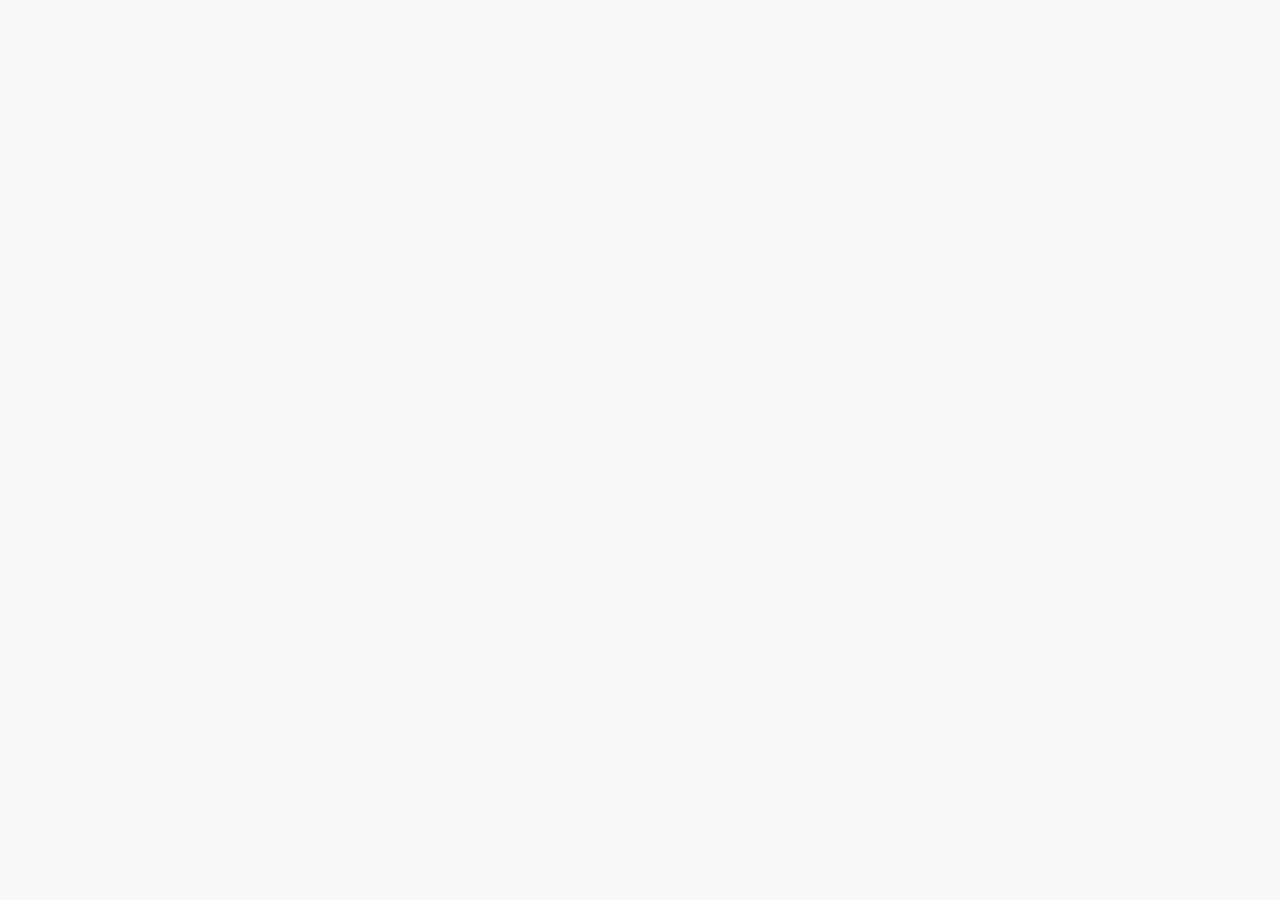
==== commit 99998a66: "new" ====
--- a/index.html
+++ b/index.html
@@ -1,7 +1,7 @@
 <!DOCTYPE html><html lang="en"><head>
         <meta charset="utf-8">
         <title>Ngx-Vant</title>
-        <base href="/">
+        <base href="/ngx-vant/">
         <meta name="viewport" content="width=device-width, initial-scale=1">
         <link rel="icon" type="image/png" href="https://img.yzcdn.cn/vant/logo.png">
     <style>body{background:#f7f8fa;}</style><link rel="stylesheet" href="styles.e2c713ce067a12ebf7b7.css" media="print" onload="this.media='all'"><noscript><link rel="stylesheet" href="styles.e2c713ce067a12ebf7b7.css"></noscript></head>
